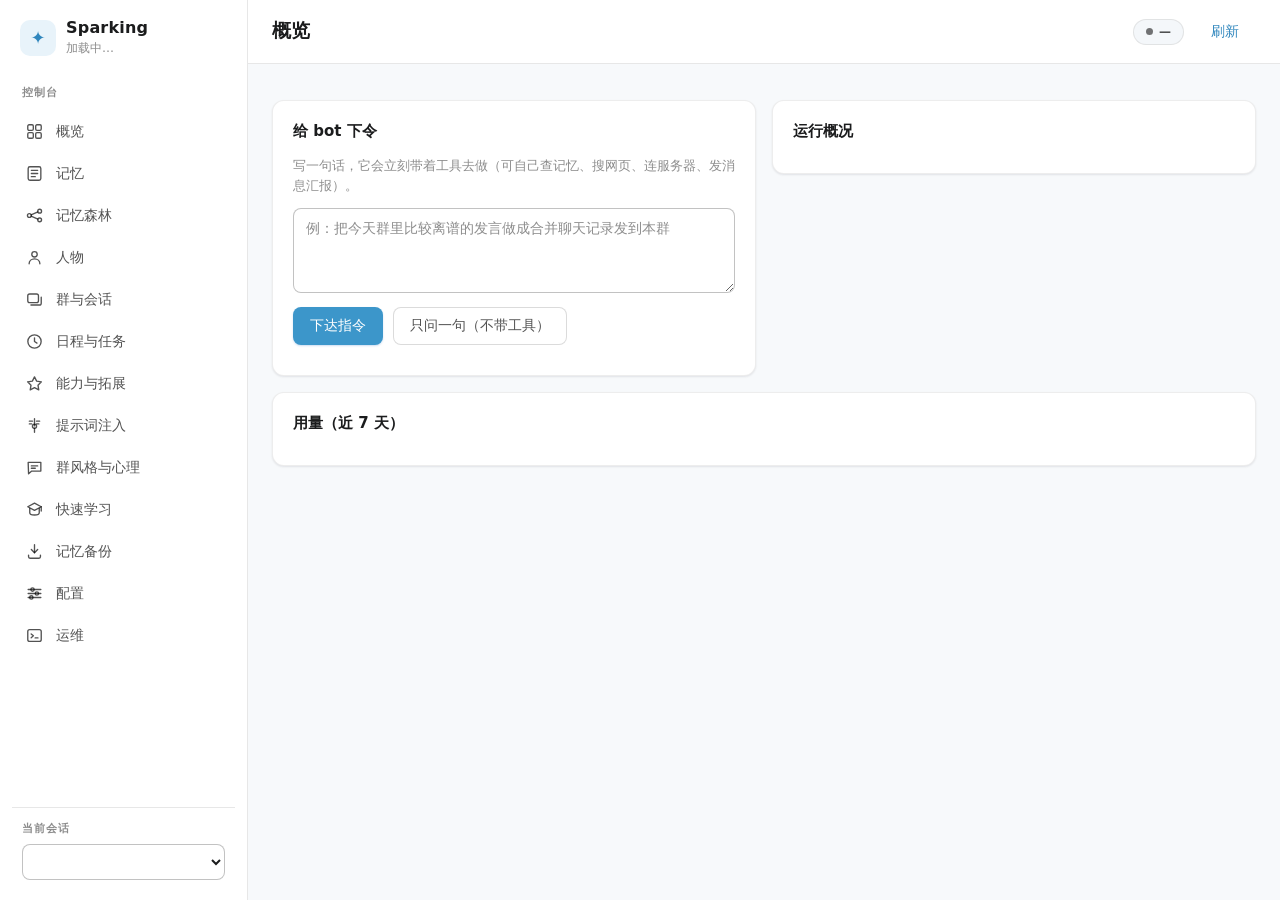
==== pages/memory/index.html @ 57e9afe6 "feat: 拓展系统进化为 Skills 加强版 + 媒体与表情管理界面（v1.0.14） 拓展（scripts/）= 工具 + 使用说明 + 资源 + 配置 + 状态： - manifest 新增 " ====
<!DOCTYPE html>
<html lang="zh-CN">
<head>
  <meta charset="utf-8">
  <meta name="viewport" content="width=device-width, initial-scale=1">
  <title>Sparking · 控制台</title>
  <link rel="icon" href="logo.png">
  <link rel="stylesheet" href="style.css">
</head>
<body>
  <div id="app">
    <aside class="sidebar">
      <div class="brand">
        <span class="logo">✦</span>
        <div>
          <div class="brand-name">Sparking</div>
          <div class="brand-sub" id="brand-version">加载中…</div>
        </div>
      </div>
      <div class="nav-label">控制台</div>
      <nav id="nav"></nav>
      <div class="sidebar-foot">
        <label class="scope-picker">
          <span>当前会话</span>
          <select id="scope-select"></select>
        </label>
      </div>
    </aside>

    <main class="content">
      <header class="topbar">
        <div>
          <h1 id="page-title">概览</h1>
          <p class="page-sub" id="page-sub"></p>
        </div>
        <div class="topbar-actions">
          <span class="pill" id="pill-status">—</span>
          <button class="btn ghost" id="btn-refresh" title="重新加载当前面板">刷新</button>
        </div>
      </header>

      <section class="panel" id="panel-overview">
        <div class="cards" id="overview-cards"></div>
        <div class="split">
          <div class="card">
            <h2>给 bot 下令</h2>
            <p class="muted">写一句话，它会立刻带着工具去做（可自己查记忆、搜网页、连服务器、发消息汇报）。</p>
            <textarea id="order-text" rows="3" placeholder="例：把今天群里比较离谱的发言做成合并聊天记录发到本群"></textarea>
            <div class="row">
              <button class="btn primary" id="btn-order">下达指令</button>
              <button class="btn" id="btn-ask">只问一句（不带工具）</button>
            </div>
            <pre class="output" id="order-output" hidden></pre>
          </div>
          <div class="card">
            <h2>运行概况</h2>
            <div id="overview-detail" class="kv"></div>
          </div>
        </div>
        <div class="card">
          <h2>用量（近 7 天）</h2>
          <div id="overview-usage" class="usage"></div>
        </div>
      </section>

      <section class="panel" id="panel-memory" hidden>
        <div class="toolbar">
          <input type="search" id="msg-search" placeholder="在消息里搜关键词…">
          <label class="check"><input type="checkbox" id="msg-events"> 含系统通知</label>
          <button class="btn" id="btn-msg-load">加载</button>
        </div>
        <div class="card">
          <h2>消息浏览 <span class="muted" id="msg-count"></span></h2>
          <div id="messages" class="list"></div>
          <div class="row"><button class="btn" id="btn-msg-more">加载更早</button></div>
        </div>
        <div class="card">
          <h2>分层摘要</h2>
          <div id="summaries" class="list"></div>
        </div>
        <div class="card">
          <h2>记忆账本</h2>
          <div id="catalog" class="list"></div>
        </div>
      </section>

      <section class="panel" id="panel-forest" hidden>
        <div class="toolbar">
          <input type="search" id="forest-filter" placeholder="过滤节点标题…">
          <button class="btn primary" id="btn-forest-new">新增记忆</button>
          <button class="btn ghost" id="btn-forest-refresh">刷新</button>
          <a class="btn ghost" href="../tree/index.html" target="_blank" rel="noopener">独立页打开</a>
        </div>
        <p class="muted">每棵树是一个会话：群 → 类目 → 条目 → 证据。点三角展开；
          账本与印象节点可编辑/删除；时间粒度随层级变化（L1 分钟 / L2 天 / L3 月 / 印象相对时间）。</p>
        <div id="forest-graph" class="graph"></div>
        <div id="forest" class="list" hidden></div>
      </section>

      <section class="panel" id="panel-people" hidden>
        <div class="card">
          <h2>人物印象</h2>
          <div class="row wrap">
            <input id="imp-user" placeholder="QQ 号">
            <input id="imp-name" placeholder="昵称（可选）">
            <input id="imp-text" placeholder="印象：一两句话">
            <input id="imp-tags" placeholder="标签（逗号分隔）">
            <button class="btn primary" id="btn-imp-save">保存</button>
          </div>
          <div id="impressions" class="list"></div>
        </div>
        <div class="card">
          <h2>好感度</h2>
          <div id="affinity" class="list"></div>
        </div>
        <div class="card">
          <h2>说话风格档案</h2>
          <div id="styles" class="list"></div>
        </div>
      </section>

      <section class="panel" id="panel-groups" hidden>
        <div class="card">
          <h2>群与会话</h2>
          <p class="muted">白名单里的群会被完整记忆；点「切到」把它设为当前会话。</p>
          <div id="scopes" class="list"></div>
        </div>
        <div class="card">
          <h2>白名单</h2>
          <div class="row">
            <input id="wl-input" placeholder="群号（逗号或空格分隔）">
            <button class="btn primary" id="btn-wl-save">保存白名单</button>
          </div>
        </div>
        <div class="card">
          <h2>群话题</h2>
          <div id="topics" class="list"></div>
        </div>
      </section>

      <section class="panel" id="panel-schedule" hidden>
        <div class="card">
          <h2>任务队列 <span class="muted" id="queue-stats"></span></h2>
          <p class="muted">一切皆任务：一次回复、一轮 agent、工具调用、主动通知、总结…
            队列式执行；短期跑 1~N 次，长期定时反复；都能设时间区间，超出区间不执行。</p>
          <div class="row wrap">
            <select id="task-kind" title="任务类型">
              <option value="agent">agent（带工具自主干一轮）</option>
              <option value="reply">reply（说一句话）</option>
              <option value="notify">notify（只发一条消息）</option>
              <option value="tool">tool（调某个工具）</option>
              <option value="reflect">reflect（自我总结）</option>
              <option value="compress">compress（压缩记忆）</option>
            </select>
            <input id="plan-detail" placeholder="要做什么（例：总结本周群聊并写进记忆）">
          </div>
          <div class="row wrap">
            <label class="check">延迟<input id="plan-hours" type="number" value="0" min="0" step="0.5" title="多少小时后开始（0=马上）"></label>
            <label class="check">间隔<input id="task-interval" type="number" value="0" min="0" step="5" title="长期任务的间隔（分钟，0=不重复）"></label>
            <label class="check">次数<input id="task-runs" type="number" value="1" min="-1" step="1" title="最多跑几次（-1=不限）"></label>
            <label class="check">时段<input id="task-window" placeholder="09:00-22:00" title="每日执行时段（超出不执行）"></label>
            <button class="btn primary" id="btn-plan-add">排进队列</button>
          </div>
          <div id="plans" class="list"></div>
        </div>
        <div class="card">
          <h2>任务表</h2>
          <div class="row">
            <input id="todo-text" placeholder="任务内容">
            <button class="btn primary" id="btn-todo-add">加任务</button>
            <button class="btn ghost" id="btn-todo-clear">清空</button>
          </div>
          <div id="todos" class="list"></div>
        </div>
        <div class="card">
          <h2>事件条件指令</h2>
          <p class="muted">「当有人提到 X 时就做 Y」——命中时 bot 会自动执行。</p>
          <div class="row wrap">
            <input id="intent-text" placeholder="命中后做什么">
            <input id="intent-keys" placeholder="触发词（逗号分隔）">
            <button class="btn primary" id="btn-intent-add">立指令</button>
          </div>
          <div id="intents" class="list"></div>
        </div>
      </section>

      <section class="panel" id="panel-caps" hidden>
        <div class="card">
          <h2>能力总表 <span class="muted" id="caps-count"></span></h2>
          <p class="muted">bot 实际能调用的全部工具：AstrBot 内置、其它插件、本插件与自学习技能。
            被拓展开关关掉的会明确标出来。</p>
          <div class="toolbar">
            <input type="search" id="caps-search" placeholder="搜工具名或说明…">
          </div>
          <div id="capabilities" class="list"></div>
        </div>
        <div class="card">
          <h2>拓展与技能</h2>
          <p class="muted">手写拓展（scripts/）仍是实验性功能：接口可能随版本调整，不建议依赖它做关键流程。</p>
          <div id="extensions" class="list"></div>
        </div>
      </section>

      <section class="panel" id="panel-inject" hidden>
        <div class="card">
          <h2>提示词注入 <span class="muted">勾选即生效，以【强制规则】追加到系统提示</span></h2>
          <p class="muted">自带预设可以直接启用、也可以改内容；自己的规则点「新增」。
            注入内容写成硬性要求（「每条消息必须 ≤15 字」）效果最好——它们会以
            「违反即视为本轮失败」的强制框架注入，优先级高于普通风格说明。</p>
          <div class="row">
            <button class="btn primary" id="btn-inject-add">新增注入</button>
            <button class="btn ghost" id="btn-refresh-inject">刷新</button>
          </div>
          <div id="injections" class="list"></div>
        </div>
      </section>

      <section class="panel" id="panel-culture" hidden>
        <div class="card">
          <h2>群说话风格 <span class="muted">学到的「什么情境用什么说法」</span></h2>
          <p class="muted">它从群聊里学的（不含它自己的发言）；聊天时会自然地照着说。删掉错的即可。</p>
          <div class="row"><button class="btn ghost" id="btn-refresh-culture">刷新</button></div>
          <div id="styleRules" class="list"></div>
        </div>
        <div class="card">
          <h2>群内黑话 <span class="muted">词条与它理解的含义</span></h2>
          <p class="muted">先挖出听不懂的词、再用上下文推断含义；信息不足时它不会硬猜（显示「还没搞懂」），
            你可以直接改解释。</p>
          <div id="lexicon" class="list"></div>
        </div>
        <div class="card">
          <h2>人物档案 <span class="muted">它对你的了解（跨群共用一份）</span></h2>
          <div id="profiles" class="list"></div>
        </div>
        <div class="card">
          <h2>情绪记忆 <span class="muted">最近什么让它情绪起伏</span></h2>
          <div id="moodEvents" class="list"></div>
        </div>
      </section>

      <section class="panel" id="panel-learn" hidden>
        <div class="card">
          <h2>快速学习 <span class="muted">导入群聊天记录，一次学会这些群</span></h2>
          <p class="muted">选一个 zip 上传即可：zip 根目录下**每个文件夹是一个群**
            （QQChatExporter V5 导出的 chunked-jsonl，里面有 manifest.json 与 chunks/*.jsonl）。
            <b>每个群都会被学一遍说话风格与群内黑话</b>；不在白名单里的群只写记忆、不接管，
            白名单群还会顺带建群友印象（按活跃度取前几个人）。
            重复导入同一份不会重复计数。</p>
          <div class="row wrap">
            <input type="file" id="learn-file" accept=".zip">
            <label class="check"><input type="checkbox" id="learn-learn" checked> 白名单群顺带建人物印象</label>
            <button class="btn primary" id="btn-learn-run">开始导入</button>
            <button class="btn ghost" id="btn-learn-refresh">刷新列表</button>
          </div>
          <pre class="output" id="learn-log" hidden></pre>
        </div>
        <div class="card">
          <h2>已入库的会话</h2>
          <div id="learn-scopes" class="list"></div>
        </div>
      </section>

      <section class="panel" id="panel-gallery" hidden>
        <div class="card">
          <h2>表情包库 <span class="muted">它自己攒下的表情，可看、可改描述、可删</span></h2>
          <p class="muted">描述和概要写在表情上，bot 挑表情时会按这些词选——写清楚它就用得准。</p>
          <div class="row wrap" style="margin-bottom:8px">
            <button class="btn ghost" id="btn-gallery-refresh">刷新</button>
            <button class="btn warn" id="btn-clear-stickers2">清空表情包</button>
          </div>
          <div id="sticker-grid" class="sticker-grid"></div>
        </div>
        <div class="card">
          <h2>媒体归档 <span class="muted">聊天里收到的图片/文件，可看、可改备注、可删</span></h2>
          <div class="row wrap" style="margin-bottom:8px">
            <button class="btn ghost" id="btn-media-refresh">刷新</button>
            <button class="btn warn" id="btn-clear-media2">清空媒体归档</button>
          </div>
          <div id="media-grid" class="sticker-grid"></div>
        </div>
      </section>

      <section class="panel" id="panel-backup" hidden>
        <div class="card">
          <h2>记忆导出与导入 <span class="muted">把它的记忆打包带走，也能再喂回来</span></h2>
          <p class="muted">导出的 zip 里是<b>理解层数据</b>：会话、消息、分层摘要、记忆账本、
            人物印象与档案、好感度、群说话风格、群内黑话、群话题、情绪记忆、提示词注入与日程。
            媒体与表情包文件、用量统计不进包。
            <b>重新导入时要匹配同一个嵌入模型</b>：对不上就只导文本与记忆、跳过向量（面板会写明原因）。</p>
          <div class="row wrap">
            <button class="btn primary" id="btn-export-memory">导出并下载</button>
            <button class="btn ghost" id="btn-export-server">只在服务器上存一份</button>
            <span class="muted" id="export-embed"></span>
          </div>
          <pre class="output" id="export-log" hidden></pre>
        </div>
        <div class="card">
          <h2>导入记忆包 <span class="muted">从别的 bot 或备份里搬回来</span></h2>
          <div class="row wrap">
            <input type="file" id="backup-file" accept=".zip">
            <button class="btn primary" id="btn-import-memory">导入</button>
            <button class="btn ghost" id="btn-backup-refresh">刷新</button>
          </div>
          <pre class="output" id="import-log" hidden></pre>
        </div>
        <div class="card">
          <h2>已导出的包 <span class="muted">服务器上的 exports 目录</span></h2>
          <div id="backup-files" class="list"></div>
        </div>
      </section>

      <section class="panel" id="panel-config" hidden>
        <div class="toolbar">
          <input type="search" id="cfg-search" placeholder="搜配置项…">
        </div>
        <div id="config" class="config"></div>
      </section>

      <section class="panel" id="panel-ops" hidden>
        <div class="split">
          <div class="card">
            <h2>维护</h2>
            <div class="row wrap">
              <button class="btn" id="btn-compress">压缩记忆</button>
              <button class="btn" id="btn-reflect">让 bot 自我总结</button>
              <button class="btn" id="btn-backup">立即备份</button>
            </div>
            <p class="muted">备份保存在插件数据目录的 backups/。</p>
            <div id="backups" class="list"></div>
          </div>
          <div class="card danger">
            <h2>危险操作</h2>
            <div class="row wrap">
              <button class="btn warn" id="btn-wipe-group">清空当前群记忆</button>
              <button class="btn warn" id="btn-clear-media">清空媒体归档</button>
              <button class="btn warn" id="btn-clear-stickers">清空表情包</button>
              <button class="btn danger" id="btn-wipe-all">清空全部记忆</button>
            </div>
            <p class="muted">「清空全部」需要输入确认词：确认清空</p>
          </div>
        </div>
        <div class="card">
          <h2>情绪</h2>
          <div class="row wrap">
            <input id="mood-name" placeholder="情绪词（如：雀跃）">
            <input id="mood-intensity" type="number" value="0.5" min="0" max="1" step="0.1">
            <input id="mood-note" placeholder="原因（可选）">
            <button class="btn primary" id="btn-mood">设置</button>
          </div>
          <div id="mood-view" class="kv"></div>
        </div>
        <div class="card">
          <h2>通知与请求</h2>
          <p class="muted">好友申请 / 群邀请等事件（bot 会自动处理，也可在此核对）。</p>
          <div id="events" class="list"></div>
        </div>
      </section>
    </main>
  </div>

  <div id="toast" class="toast" hidden></div>
  <script src="app.js"></script>
</body>
</html>
---- pages/memory/style.css ----
/* Sparking 控制台 —— AstrBot 风格 · 亮色主题 · 零依赖
   配色取自 AstrBot dashboard 的 PurpleTheme（dashboard/src/theme/LightTheme.ts）：
   primary #3c96ca / secondary #2f86bd / lightprimary #eef2f6 / lightsecondary #e8f3fa
   success #00c853 / warning #ffc107 / error #f44336 / 正文 #1b1c1d / 次要 #000000aa / 分隔 #d0d0d0
   组件规格对齐它的 Vuetify 默认值：卡片 rounded-lg(12px) 描边、输入框 rounded-lg、
   侧栏列表项 min-height 40px、根圆角 8px。 */

[hidden] { display: none !important; }

:root {
  --primary: #3c96ca;
  --primary-strong: #2f86bd;
  --primary-deep: #1565c0;
  --primary-soft: #e8f3fa;
  --primary-soft-2: #eef2f6;
  --success: #00c853;
  --success-soft: #e6f7ee;
  --success-ink: #1b7f4d;
  --warning: #ffc107;
  --warning-soft: #fff8e1;
  --warning-ink: #8a6100;
  --error: #f44336;
  --error-soft: #fdecea;
  --error-ink: #c62828;

  --ink: #1b1c1d;
  --ink-2: rgba(0, 0, 0, .68);
  --ink-3: rgba(0, 0, 0, .45);
  --border: #d0d0d0;
  --line: rgba(208, 208, 208, .5);
  --hair: rgba(0, 0, 0, .07);

  --surface: #ffffff;
  --canvas: #f7f9fb;
  --surface-2: #f4f7fa;

  --radius: 8px;
  --radius-lg: 12px;
  --radius-xl: 16px;
  --shadow-1: 0 1px 2px rgba(16, 24, 40, .06), 0 1px 3px rgba(16, 24, 40, .04);
  --shadow-2: 0 10px 28px rgba(16, 24, 40, .14);
  --font: "Outfit", "Noto Sans", "PingFang SC", "Hiragino Sans GB",
          "Noto Sans CJK SC", "Microsoft YaHei", system-ui, sans-serif;
  --mono: ui-monospace, "SFMono-Regular", Consolas, "Liberation Mono", monospace;
}

* { box-sizing: border-box; }

html, body {
  margin: 0;
  height: 100%;
  background: var(--canvas);
  color: var(--ink);
  font: 14px/1.6 var(--font);
  -webkit-font-smoothing: antialiased;
}

#app { display: flex; height: 100%; }

/* ---------------------------------------------------------------- 侧栏 */
.sidebar {
  width: 248px;
  flex: none;
  background: var(--surface);
  border-right: 1px solid var(--line);
  display: flex;
  flex-direction: column;
  padding: 14px 12px 16px;
  gap: 8px;
  overflow-y: auto;
}

.brand { display: flex; align-items: center; gap: 10px; padding: 4px 8px 12px; }
.brand .logo {
  width: 36px; height: 36px; border-radius: 10px; flex: none;
  display: grid; place-items: center;
  background: var(--primary-soft);
  color: var(--primary-strong); font-size: 18px; font-weight: 700;
  overflow: hidden;
}
.brand .logo img { width: 36px; height: 36px; display: block; }
.brand-name { font-size: 16px; font-weight: 600; letter-spacing: .2px; line-height: 1.3; }
.brand-sub { font-size: 12px; color: var(--ink-3); }

.nav-label {
  font-size: 11px; letter-spacing: .08em; text-transform: uppercase;
  color: var(--ink-3); padding: 6px 10px 2px; font-weight: 600;
}

#nav { display: flex; flex-direction: column; gap: 2px; }
#nav button {
  all: unset;
  cursor: pointer;
  min-height: 40px;
  padding: 0 12px;
  border-radius: var(--radius);
  color: var(--ink-2);
  display: flex; align-items: center; gap: 12px;
  font-size: 14px;
  transition: background .14s ease, color .14s ease;
}
#nav button:hover { background: var(--primary-soft); color: var(--primary-strong); }
#nav button.active {
  background: var(--primary-soft); color: var(--primary-strong);
  font-weight: 600;
}
#nav button .ico {
  width: 20px; height: 20px; flex: none;
  display: grid; place-items: center; color: currentColor;
}
#nav button .ico svg {
  width: 19px; height: 19px; display: block;
  fill: none; stroke: currentColor; stroke-width: 1.7;
  stroke-linecap: round; stroke-linejoin: round;
}

.sidebar-foot {
  margin-top: auto; padding: 12px 10px 4px;
  border-top: 1px solid var(--line);
}
.scope-picker { display: flex; flex-direction: column; gap: 6px; }
.scope-picker > span {
  font-size: 11px; letter-spacing: .08em; text-transform: uppercase;
  color: var(--ink-3); font-weight: 600;
}

/* ---------------------------------------------------------------- 主区 */
.content { flex: 1; min-width: 0; display: flex; flex-direction: column; background: var(--canvas); }

.topbar {
  display: flex; align-items: center; justify-content: space-between; gap: 16px;
  padding: 12px 24px;
  min-height: 64px;
  border-bottom: 1px solid var(--line);
  background: var(--surface);
  position: sticky; top: 0; z-index: 5;
}
.topbar h1 { font-size: 19px; font-weight: 600; margin: 0; line-height: 1.35; }
.page-sub { margin: 2px 0 0; font-size: 12.5px; color: var(--ink-3); }
.topbar-actions { display: flex; align-items: center; gap: 10px; flex: none; }

.pill {
  display: inline-flex; align-items: center; gap: 6px;
  font-size: 12px; font-weight: 600; line-height: 1;
  padding: 6px 12px; border-radius: 999px;
  background: var(--surface-2); color: var(--ink-2); border: 1px solid var(--line);
}
.pill::before {
  content: ""; width: 7px; height: 7px; border-radius: 50%;
  background: currentColor; opacity: .8;
}
.pill.on { background: var(--success-soft); color: var(--success-ink); border-color: transparent; }
.pill.off { background: var(--warning-soft); color: var(--warning-ink); border-color: transparent; }

.panel { padding: 20px 24px 56px; overflow: auto; flex: 1; }

/* ---------------------------------------------------------------- 卡片 */
.cards {
  display: grid; grid-template-columns: repeat(auto-fill, minmax(158px, 1fr));
  gap: 14px; margin-bottom: 16px;
}
.card {
  background: var(--surface);
  border: 1px solid var(--hair);
  border-radius: var(--radius-lg);
  padding: 18px 20px;
  margin-bottom: 16px;
  box-shadow: var(--shadow-1);
}
.card h2 {
  font-size: 15px; font-weight: 600; margin: 0 0 12px;
  display: flex; align-items: center; gap: 8px; flex-wrap: wrap;
}
.card h2 .muted { font-weight: 400; }
.card.danger { border-color: rgba(244, 67, 54, .28); }
.card.danger h2 { color: var(--error-ink); }
.split { display: grid; grid-template-columns: 1fr 1fr; gap: 16px; align-items: start; }
@media (max-width: 960px) { .split { grid-template-columns: 1fr; } }

.metric {
  background: var(--surface); border: 1px solid var(--hair);
  border-radius: var(--radius-lg); padding: 16px 18px; box-shadow: var(--shadow-1);
}
.metric .k { font-size: 12.5px; color: var(--ink-3); }
.metric .v {
  font-size: 26px; font-weight: 600; margin-top: 4px; line-height: 1.2;
  color: var(--ink); font-variant-numeric: tabular-nums;
}
.metric .v small { font-size: 13px; color: var(--ink-3); font-weight: 400; margin-left: 4px; }

.kv { display: grid; grid-template-columns: auto 1fr; gap: 10px 16px; font-size: 13.5px; }
.kv b { color: var(--ink-3); font-weight: 500; }
.usage { display: flex; flex-direction: column; gap: 8px; font-size: 13px; }
.usage-row {
  display: grid; grid-template-columns: 58px 1fr 68px;
  align-items: center; gap: 12px;
}
.usage-day { color: var(--ink-2); font-variant-numeric: tabular-nums; }
.usage-count { color: var(--ink-3); text-align: right; font-variant-numeric: tabular-nums; }
.usage-track {
  height: 8px; border-radius: 999px; background: var(--surface-2);
  overflow: hidden;
}
.usage .bar {
  height: 8px; border-radius: 999px;
  background: linear-gradient(90deg, var(--primary), var(--primary-deep));
  min-width: 3px;
}

/* ---------------------------------------------------------------- 控件 */
button.btn {
  all: unset;
  cursor: pointer;
  display: inline-flex; align-items: center; justify-content: center; gap: 6px;
  height: 36px; padding: 0 16px;
  border-radius: var(--radius);
  background: var(--surface); color: var(--ink-2);
  border: 1px solid rgba(0, 0, 0, .14);
  font-size: 13.5px; font-weight: 500; white-space: nowrap;
  transition: background .14s ease, border-color .14s ease, color .14s ease, box-shadow .14s ease;
}
button.btn:hover { background: var(--primary-soft-2); border-color: rgba(0, 0, 0, .2); color: var(--ink); }
button.btn:focus-visible { outline: 2px solid var(--primary); outline-offset: 2px; }
button.btn.primary {
  background: var(--primary); border-color: transparent; color: #fff;
  box-shadow: 0 1px 2px rgba(21, 101, 192, .22);
}
button.btn.primary:hover { background: var(--primary-strong); color: #fff; }
button.btn.ghost { background: transparent; border-color: transparent; color: var(--primary-strong); }
button.btn.ghost:hover { background: var(--primary-soft); }
button.btn.warn { background: var(--warning-soft); border-color: transparent; color: var(--warning-ink); }
button.btn.warn:hover { background: #fff3cd; }
button.btn.danger { background: var(--error-soft); border-color: transparent; color: var(--error-ink); }
button.btn.danger:hover { background: #fbdad6; }
button.btn[disabled] { opacity: .45; pointer-events: none; }

input, select, textarea {
  background: var(--surface); color: var(--ink);
  border: 1px solid rgba(0, 0, 0, .24);
  border-radius: var(--radius);
  padding: 8px 12px; font: inherit; font-size: 13.5px; outline: none;
  transition: border-color .14s ease, box-shadow .14s ease;
  max-width: 100%;
}
input::placeholder, textarea::placeholder { color: var(--ink-3); }
input:hover, select:hover, textarea:hover { border-color: rgba(0, 0, 0, .4); }
input:focus, select:focus, textarea:focus {
  border-color: var(--primary); box-shadow: 0 0 0 1px var(--primary) inset;
}
input[type="checkbox"] { width: 17px; height: 17px; accent-color: var(--primary); padding: 0; }
select { cursor: pointer; }
textarea { width: 100%; resize: vertical; line-height: 1.65; }

.row { display: flex; gap: 10px; align-items: center; margin: 8px 0 12px; }
.row.wrap { flex-wrap: wrap; }
.row input { flex: 1; min-width: 130px; }
.toolbar { display: flex; gap: 10px; align-items: center; margin-bottom: 14px; flex-wrap: wrap; }
.toolbar input[type="search"] { flex: 1; min-width: 180px; }
.check {
  display: inline-flex; align-items: center; gap: 6px;
  color: var(--ink-2); font-size: 13px; white-space: nowrap;
}
.check input[type="number"], .check input:not([type]) { width: 74px; flex: none; }

/* ---------------------------------------------------------------- 列表 */
.list {
  display: flex; flex-direction: column; gap: 8px;
  max-height: 460px; overflow: auto;
  scrollbar-width: thin;
}
.item {
  background: var(--surface);
  border: 1px solid var(--hair);
  border-radius: var(--radius);
  padding: 12px 14px;
  display: flex; gap: 12px; align-items: flex-start;
  transition: border-color .14s ease, background .14s ease;
}
.item:hover { border-color: rgba(60, 150, 202, .5); background: #fcfdff; }
.item .main { flex: 1; min-width: 0; }
.item .title {
  font-size: 13.5px; font-weight: 600;
  display: flex; gap: 8px; align-items: baseline; flex-wrap: wrap;
}
.item .title .tag {
  font-size: 11px; font-weight: 500;
  color: var(--primary-strong); background: var(--primary-soft);
  border-radius: 6px; padding: 2px 8px;
}
.item .body {
  color: var(--ink-2); font-size: 13.5px; word-break: break-word;
  white-space: pre-wrap; margin-top: 4px;
}
.item .meta { color: var(--ink-3); font-size: 11.5px; margin-top: 6px; }
.item .actions { display: flex; gap: 6px; flex: none; flex-wrap: wrap; }
.item .actions button { height: 30px; padding: 0 12px; font-size: 12.5px; }
.empty { color: var(--ink-3); font-size: 13px; padding: 22px 12px; text-align: center; }
.muted { color: var(--ink-3); font-size: 12.5px; }
.output {
  background: #fbfcfd; border: 1px solid var(--hair); border-radius: var(--radius);
  padding: 12px 14px; font-family: var(--mono); font-size: 12.5px; color: #344054;
  max-height: 240px; overflow: auto; white-space: pre-wrap; word-break: break-word;
}

/* ---------------------------------------------------------------- 配置 */
.config { display: flex; flex-direction: column; gap: 20px; }
.cfg-group {
  background: var(--surface); border: 1px solid var(--hair);
  border-radius: var(--radius-lg); box-shadow: var(--shadow-1); overflow: hidden;
}
.cfg-group h3 {
  font-size: 13px; font-weight: 600; color: var(--primary-strong);
  margin: 0; padding: 14px 18px; border-bottom: 1px solid var(--line);
  background: var(--primary-soft-2); letter-spacing: .02em;
}
.cfg-item {
  display: grid; grid-template-columns: minmax(200px, 1fr) minmax(160px, 300px) auto;
  gap: 10px 14px; align-items: center;
  padding: 12px 18px; border-bottom: 1px solid var(--hair);
}
.cfg-item:last-child { border-bottom: 0; }
.cfg-item:hover { background: #fafcff; }
.cfg-item .key { font-family: var(--mono); font-size: 12.5px; color: var(--ink); }
.cfg-item .desc { font-size: 12px; color: var(--ink-3); grid-column: 1 / -1; margin: -6px 0 0; }
.cfg-item.wide { grid-template-columns: 1fr; }
.cfg-item input[type="checkbox"] { justify-self: start; }

/* ---------------------------------------------------------------- 提示与弹窗 */
.toast {
  position: fixed; left: 50%; bottom: 28px; transform: translateX(-50%);
  background: #303540; border: 1px solid #303540; color: #fff;
  padding: 12px 20px; border-radius: var(--radius); box-shadow: var(--shadow-2);
  font-size: 13.5px; z-index: 40; max-width: 70vw;
}
.toast.ok { background: #1b7f4d; border-color: #1b7f4d; }
.toast.error { background: #c62828; border-color: #c62828; }

.modal-overlay {
  position: fixed; inset: 0; background: rgba(27, 28, 29, .38);
  display: grid; place-items: center; z-index: 50;
  animation: fade .16s ease;
}
.modal {
  background: var(--surface); border-radius: var(--radius-xl);
  padding: 22px 24px; width: min(460px, 92vw);
  box-shadow: var(--shadow-2); animation: pop .18s ease;
}
.modal.danger h3 { color: var(--error-ink); }
.modal h3 { margin: 0 0 10px; font-size: 16px; font-weight: 600; }
.modal-msg { color: var(--ink-2); font-size: 13.5px; margin: 0 0 14px; white-space: pre-wrap; }
.modal input { width: 100%; margin-bottom: 6px; }
.modal-actions { display: flex; justify-content: flex-end; gap: 8px; margin-top: 12px; }
@keyframes fade { from { opacity: 0; } to { opacity: 1; } }
@keyframes pop { from { opacity: 0; transform: translateY(6px); } to { opacity: 1; transform: none; } }

/* ---------------------------------------------------------------- 记忆森林（节点图） */
.graph {
  position: relative; height: 62vh; min-height: 380px;
  border: 1px solid var(--hair); border-radius: var(--radius-lg);
  background: #fbfdff;
  background-image: radial-gradient(rgba(60, 150, 202, .18) 1px, transparent 1px);
  background-size: 22px 22px;
  box-shadow: var(--shadow-1);
  overflow: hidden;
}
.forest-host { position: relative; }
.forest-svg { width: 100%; height: 100%; display: block; cursor: grab; }
.forest-svg:active { cursor: grabbing; }
.forest-node { cursor: pointer; }
.forest-node circle {
  filter: drop-shadow(0 1px 2px rgba(16, 24, 40, .18));
  transition: filter .14s ease;
}
.forest-node:hover circle { filter: brightness(1.06) drop-shadow(0 3px 6px rgba(16, 24, 40, .24)); }
.forest-node text { pointer-events: none; user-select: none; }
.forest-tip {
  position: absolute; max-width: 320px;
  background: var(--surface); border: 1px solid var(--hair);
  border-radius: var(--radius); padding: 10px 12px;
  font-size: 12.5px; line-height: 1.6; color: var(--ink);
  pointer-events: none; z-index: 8; box-shadow: var(--shadow-2);
}
.forest-tip .tip-body { color: var(--ink-2); }
.forest-tip .tip-hint { color: var(--ink-3); font-size: 11.5px; }
.forest-menu {
  position: absolute; z-index: 9;
  display: flex; flex-direction: column; gap: 2px;
  background: var(--surface); border: 1px solid var(--hair);
  border-radius: var(--radius); padding: 6px;
  box-shadow: var(--shadow-2); min-width: 160px;
}
.forest-menu-item {
  all: unset; cursor: pointer; padding: 8px 10px; border-radius: 6px;
  font-size: 13px; color: var(--ink-2);
}
.forest-menu-item:hover { background: var(--primary-soft); color: var(--primary-strong); }
.forest-empty { color: var(--ink-3); font-size: 13px; padding: 24px; text-align: center; }

/* ---------------------------------------------------------------- 窄屏 */
@media (max-width: 860px) {
  .sidebar { width: 200px; }
  .panel { padding: 16px 16px 48px; }
  .topbar { padding: 10px 16px; }
}

/* 媒体与表情网格 */
.sticker-grid {
  display: grid;
  grid-template-columns: repeat(auto-fill, minmax(150px, 1fr));
  gap: 12px;
}
.thumb-item {
  border: 1px solid var(--line, #e3e8ef);
  border-radius: 10px;
  padding: 8px;
  display: flex;
  flex-direction: column;
  gap: 6px;
  background: var(--surface, #fff);
}
.thumb-box {
  width: 100%;
  aspect-ratio: 1;
  border-radius: 8px;
  overflow: hidden;
  display: grid;
  place-items: center;
  background: var(--primary-soft, #eef6fb);
}
.thumb-img { width: 100%; height: 100%; object-fit: contain; }
.thumb-empty { color: var(--ink-3, #93a3b8); font-size: 12px; }
.thumb-meta { min-height: 30px; }
.thumb-title {
  font-size: 12px; font-weight: 600; color: var(--ink-2, #33475b);
  overflow: hidden; text-overflow: ellipsis; white-space: nowrap;
}
.thumb-actions { display: flex; gap: 6px; }
.edit-line input {
  width: 100%; box-sizing: border-box; font-size: 12px;
  padding: 4px 6px; border: 1px solid var(--line, #e3e8ef); border-radius: 6px;
}
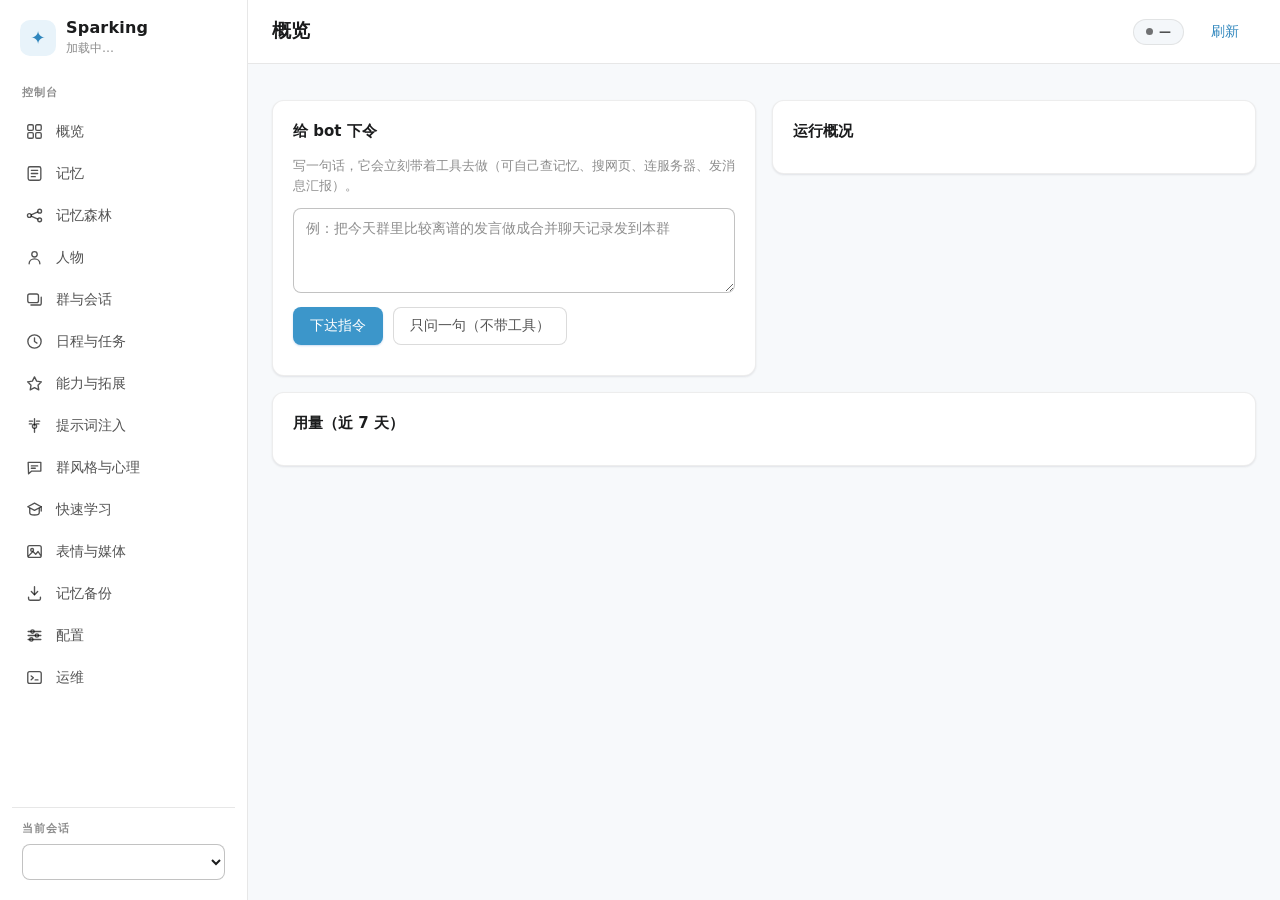
==== commit 9c6b753b: "feat: 群配置 + 群管/群文件/扩展三类动作工具 + 控制台上传拓展（v1.0.15） 群配置（每群一套参数） - 标签、活跃度、回复概率、冷却倍率、每小时动作上限、静默时段、备注；   没配的" ====
--- a/pages/memory/index.html
+++ b/pages/memory/index.html
@@ -196,7 +196,15 @@
         </div>
         <div class="card">
           <h2>拓展与技能</h2>
-          <p class="muted">手写拓展（scripts/）仍是实验性功能：接口可能随版本调整，不建议依赖它做关键流程。</p>
+          <p class="muted">手写拓展（scripts/）仍是实验性功能：接口可能随版本调整，不建议依赖它做关键流程。
+            <b>上传自定义拓展</b>：选一个 zip（里面要有 <code>extension.json</code>，可在一层子目录里）。
+            上传的拓展可以在这里删除；插件自带与 bot 自学习的技能<b>不允许删除</b>。</p>
+          <div class="row wrap" style="margin-bottom:8px">
+            <input type="file" id="ext-file" accept=".zip">
+            <button class="btn primary" id="btn-ext-upload">上传拓展</button>
+            <button class="btn ghost" id="btn-ext-refresh">刷新列表</button>
+          </div>
+          <pre class="output" id="ext-log" hidden></pre>
           <div id="extensions" class="list"></div>
         </div>
       </section>
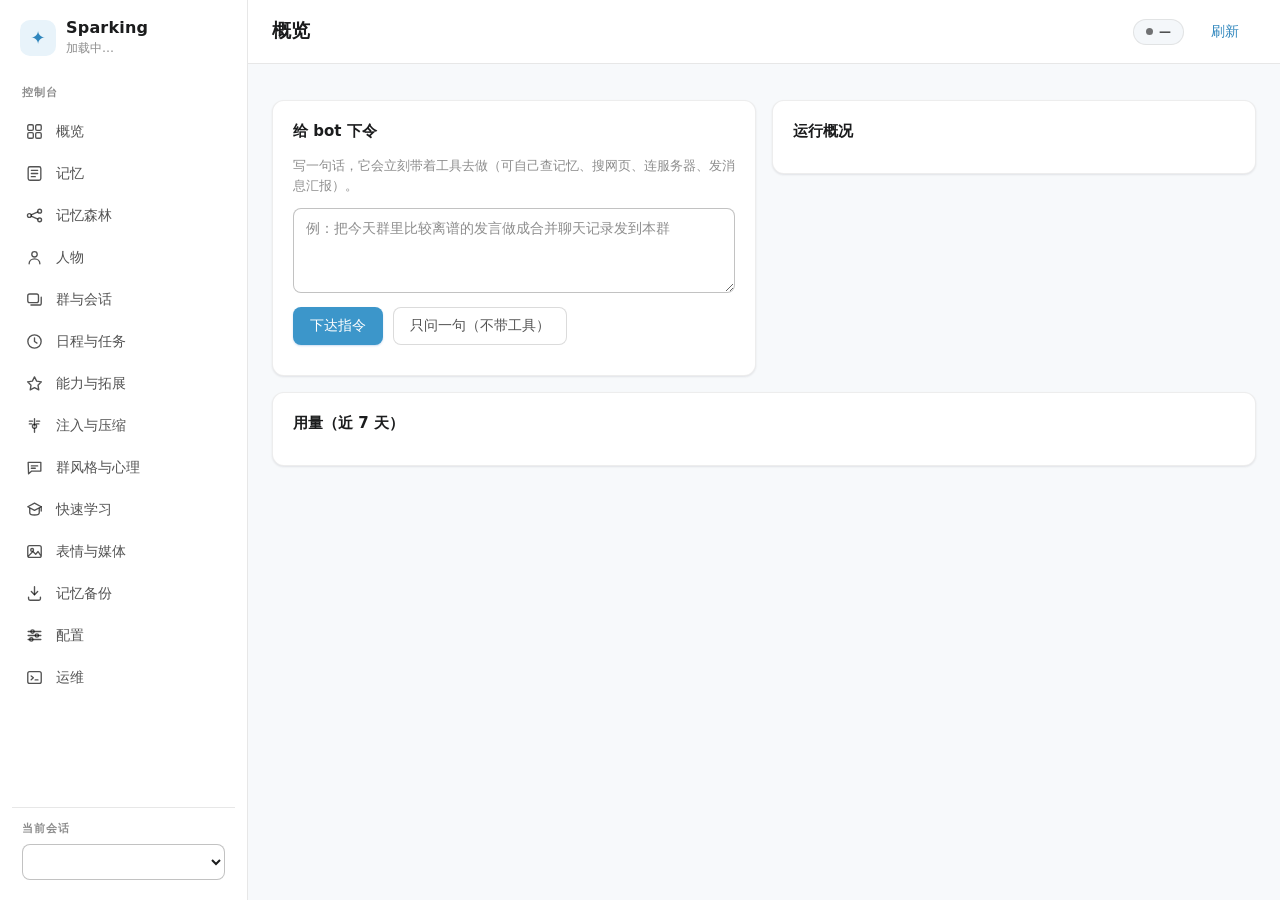
==== commit 0f7b32b7: "feat: 上下文详细程度（压缩档次）（v1.0.16） - 四档可调：1 紧凑 / 2 精简 / 3 标准（默认）/ 4 详细。档次整体缩放注入规模   （工具清单、记忆摘要、最近消息、证据与字符预" ====
--- a/pages/memory/index.html
+++ b/pages/memory/index.html
@@ -211,6 +211,22 @@
 
       <section class="panel" id="panel-inject" hidden>
         <div class="card">
+          <h2>上下文详细程度 <span class="muted">每轮注入多少细节（压缩档次）</span></h2>
+          <p class="muted">档次越高，注入的工具清单、记忆摘要、最近消息与证据越多，更聪明也更费 token；越低越省。
+            调低档次会<b>先立即压缩一次记忆</b>，然后按更短的上下文运行；调高从下一轮起生效。
+            <b>下面的提示词注入不受档次影响</b>——无论哪一档都完整注入。</p>
+          <div class="row wrap">
+            <select id="detail-level">
+              <option value="1">1 · 紧凑（最省）</option>
+              <option value="2">2 · 精简</option>
+              <option value="3">3 · 标准</option>
+              <option value="4">4 · 详细（最全）</option>
+            </select>
+            <button class="btn primary" id="btn-detail-save">应用</button>
+            <span class="muted" id="detail-hint"></span>
+          </div>
+        </div>
+        <div class="card">
           <h2>提示词注入 <span class="muted">勾选即生效，以【强制规则】追加到系统提示</span></h2>
           <p class="muted">自带预设可以直接启用、也可以改内容；自己的规则点「新增」。
             注入内容写成硬性要求（「每条消息必须 ≤15 字」）效果最好——它们会以
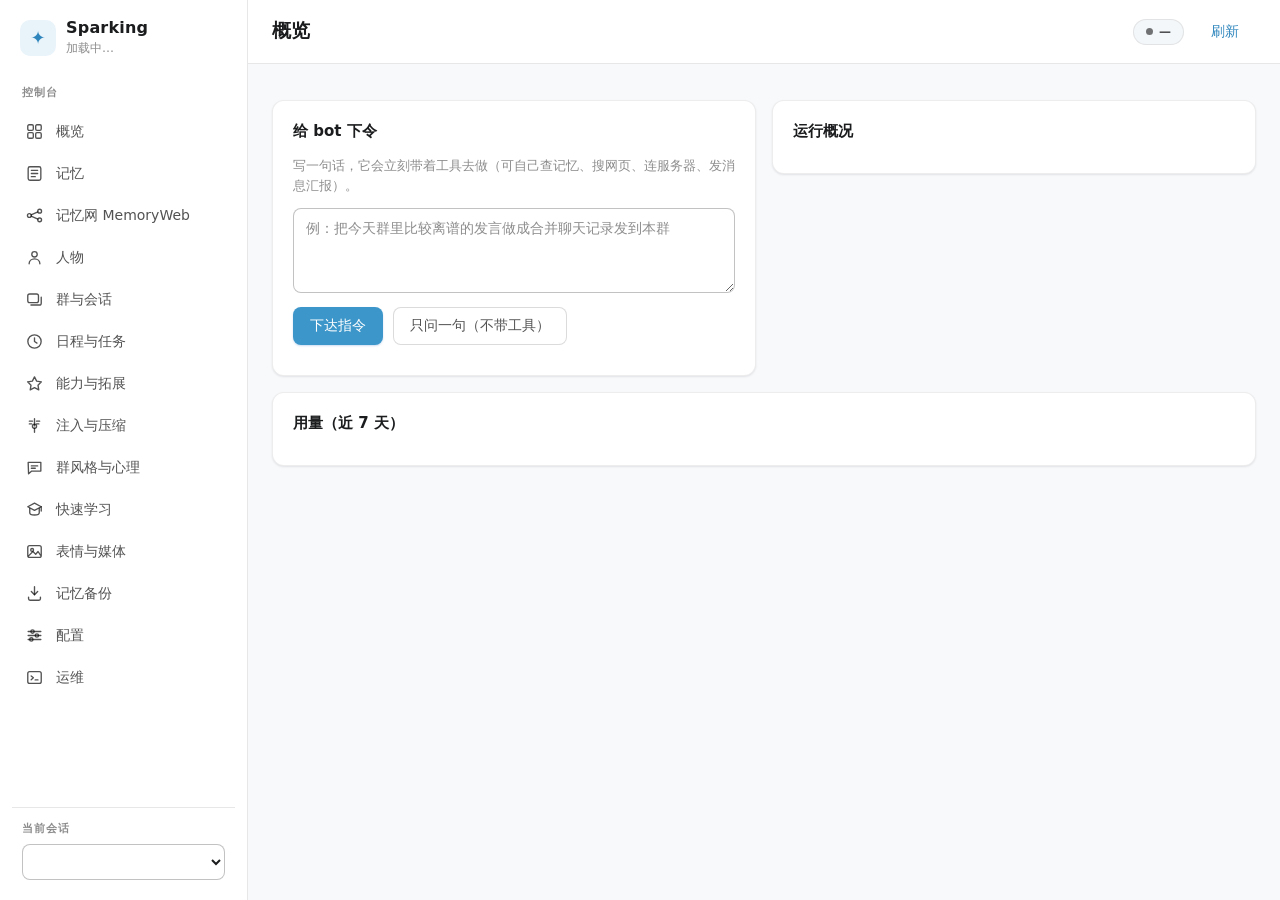
==== commit 9ee5a04c: "feat: MemoryWeb（记忆网）——记忆系统升级 + 控制台可视化重写（v1.1.0） 记忆从"树"升级成"网"：一条记忆不再只属于一个会话、一个父节点，而是拆成 节点与连线存储——同一人物、" ====
--- a/pages/memory/index.html
+++ b/pages/memory/index.html
@@ -86,15 +86,30 @@
 
       <section class="panel" id="panel-forest" hidden>
         <div class="toolbar">
-          <input type="search" id="forest-filter" placeholder="过滤节点标题…">
-          <button class="btn primary" id="btn-forest-new">新增记忆</button>
-          <button class="btn ghost" id="btn-forest-refresh">刷新</button>
+          <select id="web-scope" title="只看某个会话"></select>
+          <input type="search" id="web-search" placeholder="高亮节点（人物/话题/事实）…">
+          <button class="btn ghost" id="btn-web-archived" title="显示回溯归档的记忆">显示归档</button>
+          <button class="btn ghost" id="btn-web-refresh">刷新</button>
+          <button class="btn primary" id="btn-web-new">新增记忆</button>
+          <button class="btn" id="btn-web-prune" title="选择若干节点，沿路径丢弃低价值节点并压缩必要节点">剪枝</button>
+          <button class="btn" id="btn-web-branches">分支 · <span id="web-branch-count">0</span></button>
+          <button class="btn ghost" id="btn-web-rebuild" title="按当前记忆清空并重建整张网">重建</button>
           <a class="btn ghost" href="../tree/index.html" target="_blank" rel="noopener">独立页打开</a>
         </div>
-        <p class="muted">每棵树是一个会话：群 → 类目 → 条目 → 证据。点三角展开；
-          账本与印象节点可编辑/删除；时间粒度随层级变化（L1 分钟 / L2 天 / L3 月 / 印象相对时间）。</p>
-        <div id="forest-graph" class="graph"></div>
-        <div id="forest" class="list" hidden></div>
+        <p class="muted">节点＝人物 / 会话 / 话题 / 事实 / 摘要，连线＝关系：同一人物、同一话题把不同会话的记忆连成一张网。
+          悬停看详情；点击选中（可创建分支、让 bot 改账本记忆）；双击聚焦；滚轮缩放、拖拽平移。</p>
+        <div class="web-kinds" id="web-kinds"></div>
+        <div class="web-stage">
+          <div id="forest-graph" class="graph"></div>
+          <aside id="web-detail" class="web-detail" hidden></aside>
+          <aside id="web-branches" class="web-drawer" hidden></aside>
+        </div>
+        <div class="muted small" id="web-stats"></div>
+        <div class="prune-bar" id="web-prune-bar" hidden>
+          <span id="web-prune-info">剪枝：点选若干节点（至少两个）</span>
+          <button class="btn primary" id="btn-web-prune-run" disabled>执行剪枝</button>
+          <button class="btn ghost" id="btn-web-prune-cancel">退出剪枝</button>
+        </div>
       </section>
 
       <section class="panel" id="panel-people" hidden>
--- a/pages/memory/style.css
+++ b/pages/memory/style.css
@@ -353,7 +353,7 @@
 @keyframes fade { from { opacity: 0; } to { opacity: 1; } }
 @keyframes pop { from { opacity: 0; transform: translateY(6px); } to { opacity: 1; transform: none; } }
 
-/* ---------------------------------------------------------------- 记忆森林（节点图） */
+/* ---------------------------------------------------------------- 记忆网（画布） */
 .graph {
   position: relative; height: 62vh; min-height: 380px;
   border: 1px solid var(--hair); border-radius: var(--radius-lg);
@@ -396,6 +396,68 @@
 .forest-menu-item:hover { background: var(--primary-soft); color: var(--primary-strong); }
 .forest-empty { color: var(--ink-3); font-size: 13px; padding: 24px; text-align: center; }
 
+/* ---------------------------------------------------------------- 记忆网（MemoryWeb） */
+.web-kinds { display: flex; gap: 8px; flex-wrap: wrap; margin: 0 0 10px; }
+.chip {
+  all: unset; cursor: pointer;
+  display: inline-flex; align-items: center; gap: 6px;
+  height: 28px; padding: 0 12px; border-radius: 999px;
+  background: var(--surface); border: 1px solid var(--hair);
+  font-size: 12.5px; color: var(--ink-2);
+  box-shadow: var(--shadow-1);
+}
+.chip .dot { width: 9px; height: 9px; border-radius: 50%; display: inline-block; }
+.chip.off { opacity: .45; text-decoration: line-through; }
+.web-stage { position: relative; }
+.web-canvas { display: block; width: 100%; height: 100%; cursor: grab; touch-action: none; }
+.web-canvas:active { cursor: grabbing; }
+.web-tip {
+  position: absolute; max-width: 300px;
+  background: var(--surface); border: 1px solid var(--hair);
+  border-radius: var(--radius); padding: 6px 10px;
+  font-size: 12.5px; color: var(--ink);
+  pointer-events: none; z-index: 8; box-shadow: var(--shadow-2);
+}
+.web-detail {
+  position: absolute; top: 12px; right: 12px; width: min(340px, 42%);
+  max-height: calc(100% - 24px); overflow: auto;
+  background: var(--surface); border: 1px solid var(--hair);
+  border-radius: var(--radius-lg); padding: 14px 16px;
+  box-shadow: var(--shadow-2); z-index: 6;
+}
+.web-detail-head { display: flex; align-items: center; gap: 8px; margin-bottom: 6px; }
+.web-detail-head strong { flex: 1; min-width: 0; font-size: 14px; }
+.web-detail-head .dot { width: 10px; height: 10px; border-radius: 50%; flex: none; }
+.web-detail-title { font-size: 12.5px; color: var(--ink-2); margin: 12px 0 6px; font-weight: 600; }
+.web-detail-list { display: flex; flex-direction: column; gap: 4px; }
+.web-detail-edge {
+  font-size: 12.5px; color: var(--ink-2);
+  background: var(--surface-2); border-radius: 6px; padding: 5px 9px;
+  word-break: break-word;
+}
+.web-drawer {
+  position: absolute; top: 12px; left: 12px; width: min(380px, 46%);
+  max-height: calc(100% - 24px); overflow: auto;
+  background: var(--surface); border: 1px solid var(--hair);
+  border-radius: var(--radius-lg); padding: 14px 16px;
+  box-shadow: var(--shadow-2); z-index: 6;
+}
+.web-drawer-head { display: flex; align-items: center; justify-content: space-between; margin-bottom: 8px; }
+.branch-card {
+  border: 1px solid var(--hair); border-radius: var(--radius);
+  padding: 10px 12px; margin-bottom: 10px; background: var(--surface-2);
+}
+.branch-card.reverted { opacity: .72; }
+.branch-title { font-size: 13px; font-weight: 600; margin-bottom: 2px; word-break: break-word; }
+.branch-card .btn { margin-top: 8px; height: 30px; padding: 0 12px; font-size: 12.5px; }
+.prune-bar {
+  display: flex; align-items: center; gap: 12px; flex-wrap: wrap;
+  margin-top: 12px; padding: 10px 14px;
+  background: var(--surface); border: 1px solid var(--hair);
+  border-radius: var(--radius-lg); box-shadow: var(--shadow-1);
+  font-size: 13px; color: var(--ink-2);
+}
+
 /* ---------------------------------------------------------------- 窄屏 */
 @media (max-width: 860px) {
   .sidebar { width: 200px; }
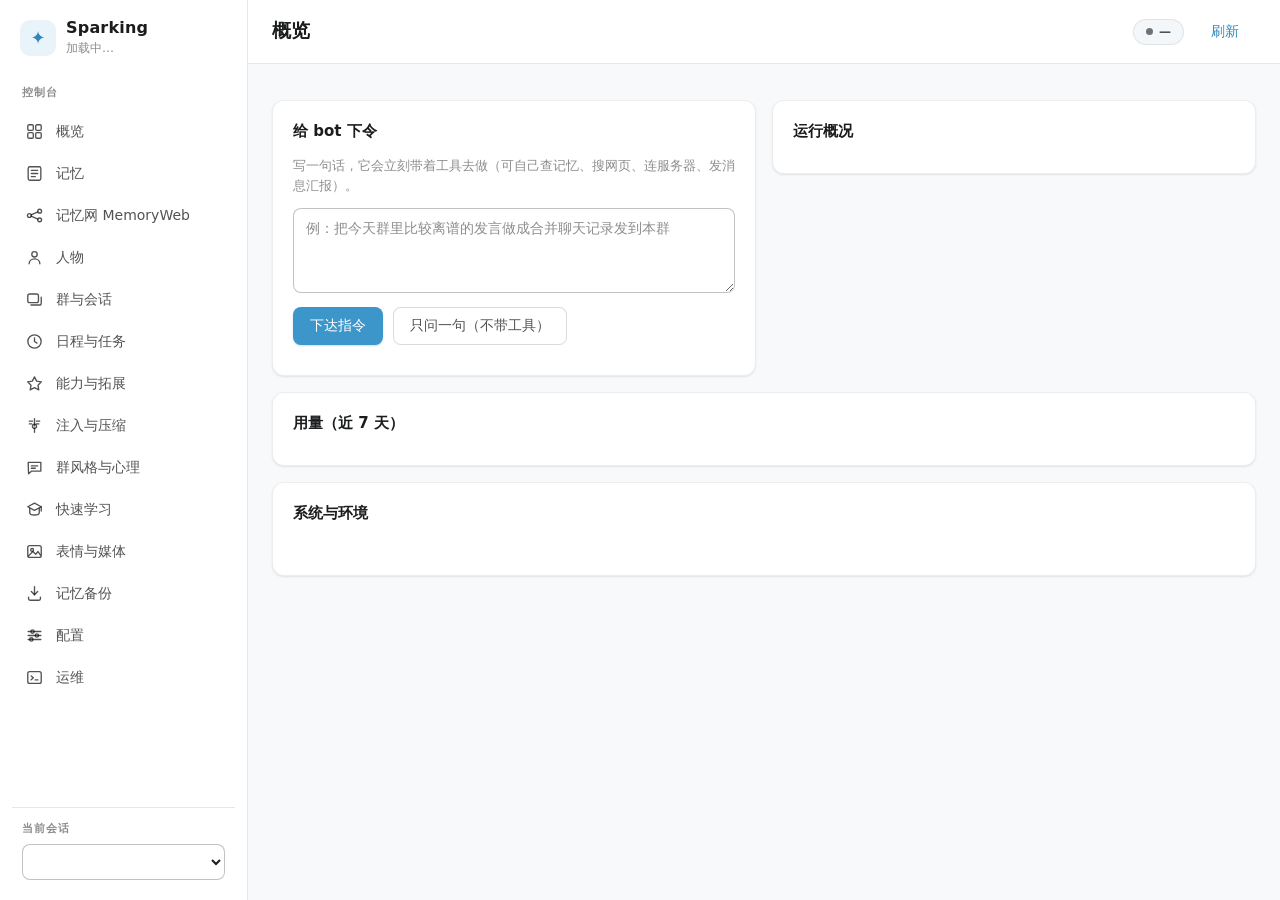
==== commit 7a60a540: "feat: 全面适配 Linux 服务器（浏览器内核/系统库/字体/子进程/证书），并加环境自检（v1.1.7） - 浏览器内核目录按平台解析（含 PLAYWRIGHT_BROWSERS_PATH），" ====
--- a/pages/memory/index.html
+++ b/pages/memory/index.html
@@ -61,6 +61,11 @@
           <h2>用量（近 7 天）</h2>
           <div id="overview-usage" class="usage"></div>
         </div>
+        <div class="card">
+          <h2>系统与环境</h2>
+          <div id="overview-platform" class="kv"></div>
+          <div class="row" id="overview-platform-actions"></div>
+        </div>
       </section>
 
       <section class="panel" id="panel-memory" hidden>
@@ -97,7 +102,8 @@
           <a class="btn ghost" href="../tree/index.html" target="_blank" rel="noopener">独立页打开</a>
         </div>
         <p class="muted">节点＝人物 / 会话 / 话题 / 事实 / 摘要，连线＝关系：同一人物、同一话题把不同会话的记忆连成一张网。
-          悬停看详情；点击选中（可创建分支、让 bot 改账本记忆）；双击聚焦；滚轮缩放、拖拽平移。</p>
+          悬停看概况；<b>单击节点</b>看详情并可直接改标签 / 权重 / 归档 / 备注；
+          <b>双击</b>只看它和周围那一圈；滚轮缩放、拖拽平移。</p>
         <div class="web-kinds" id="web-kinds"></div>
         <div class="web-stage">
           <div id="forest-graph" class="graph"></div>
--- a/pages/memory/style.css
+++ b/pages/memory/style.css
@@ -406,6 +406,8 @@
   font-size: 12.5px; color: var(--ink-2);
   box-shadow: var(--shadow-1);
 }
+.chip .name { flex: 1; }
+.chip .n { color: var(--ink-3); font-size: 11.5px; }
 .chip .dot { width: 9px; height: 9px; border-radius: 50%; display: inline-block; }
 .chip.off { opacity: .45; text-decoration: line-through; }
 .web-stage { position: relative; }
@@ -428,6 +430,9 @@
 .web-detail-head { display: flex; align-items: center; gap: 8px; margin-bottom: 6px; }
 .web-detail-head strong { flex: 1; min-width: 0; font-size: 14px; }
 .web-detail-head .dot { width: 10px; height: 10px; border-radius: 50%; flex: none; }
+.web-edit { display: grid; grid-template-columns: 1fr 74px; gap: 6px; margin-top: 8px; }
+.web-edit input { width: 100%; font-size: 12.5px; padding: 5px 8px; }
+.web-edit input:nth-child(3) { grid-column: 1 / -1; }
 .web-detail-title { font-size: 12.5px; color: var(--ink-2); margin: 12px 0 6px; font-weight: 600; }
 .web-detail-list { display: flex; flex-direction: column; gap: 4px; }
 .web-detail-edge {
